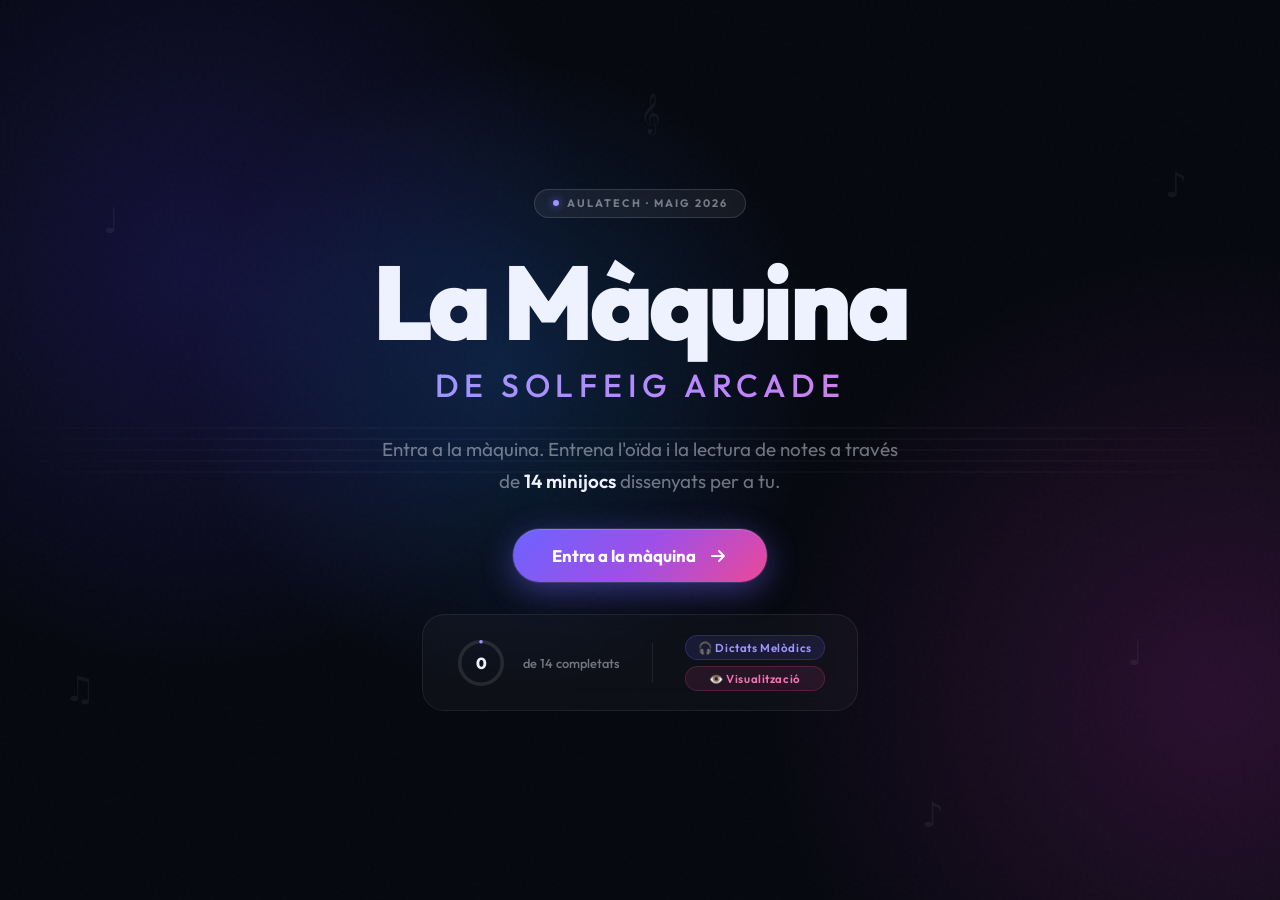
==== index.html @ fa46caa3 "Primera versió: Landing page i jocs de Maig 2026" ====
<!DOCTYPE html>
<html lang="ca">
<head>
  <meta charset="UTF-8">
  <meta name="viewport" content="width=device-width, initial-scale=1.0">
  <title>La Màquina de Solfeig Arcade</title>
  <link rel="stylesheet" href="style.css">
  <link href="https://fonts.googleapis.com/css2?family=Outfit:wght@300;400;500;600;700;800;900&display=swap" rel="stylesheet">
</head>
<body>

<!-- ===== FONS ===== -->
<canvas id="bg-canvas"></canvas>
<div class="noise"></div>

<!-- ====================================================
     PANTALLA 1 · LANDING
     ==================================================== -->
<div id="screen-landing" class="screen active">

  <!-- Staff decoratiu top -->
  <div class="staff-deco" aria-hidden="true">
    <div class="staff-line"></div><div class="staff-line"></div>
    <div class="staff-line"></div><div class="staff-line"></div>
    <div class="staff-line"></div>
  </div>

  <main class="landing-main">

    <!-- Pill de marca -->
    <div class="brand-pill">
      <span class="brand-dot"></span>
      AULATECH · MAIG 2026
    </div>

    <!-- Títol -->
    <h1 class="landing-h1">
      La Màquina
      <em>de Solfeig Arcade</em>
    </h1>

    <p class="landing-p">
      Entra a la màquina. Entrena l'oïda i la lectura de notes
      a través de <strong>14 minijocs</strong> dissenyats per a tu.
    </p>

    <!-- CTA -->
    <button id="btn-enter" class="cta-btn">
      <span>Entra a la màquina</span>
      <svg class="cta-arrow" viewBox="0 0 20 20" fill="none">
        <path d="M4 10h12M11 5l5 5-5 5" stroke="currentColor" stroke-width="1.8" stroke-linecap="round" stroke-linejoin="round"/>
      </svg>
    </button>

    <!-- Comptador progrés -->
    <div class="landing-stats">
      <div class="lstat">
        <div class="lstat-ring">
          <svg viewBox="0 0 44 44">
            <circle class="ring-track" cx="22" cy="22" r="18"/>
            <circle class="ring-fill" id="ring-fill" cx="22" cy="22" r="18"/>
          </svg>
          <span class="lstat-num" id="stat-done">0</span>
        </div>
        <span class="lstat-lbl">de 14 completats</span>
      </div>
      <div class="lstat-divider"></div>
      <div class="lstat-pills">
        <div class="lstat-pill dictats-pill">🎧 Dictats Melòdics</div>
        <div class="lstat-pill notas-pill">👁️ Visualització</div>
      </div>
    </div>

  </main>

  <!-- Notes flotants -->
  <div class="floaters" aria-hidden="true">
    <span style="--d:0s;--x:8%;--y:22%">♩</span>
    <span style="--d:-4s;--x:91%;--y:18%">♪</span>
    <span style="--d:-8s;--x:5%;--y:74%">♫</span>
    <span style="--d:-12s;--x:88%;--y:70%">♩</span>
    <span style="--d:-6s;--x:50%;--y:10%">𝄞</span>
    <span style="--d:-2s;--x:72%;--y:88%">♪</span>
  </div>

</div>

<!-- ====================================================
     PANTALLA 2 · HUB
     ==================================================== -->
<div id="screen-hub" class="screen">

  <!-- Header -->
  <header class="hub-nav">
    <button id="btn-back" class="nav-back">
      <svg viewBox="0 0 20 20" fill="none">
        <path d="M16 10H4M9 5l-5 5 5 5" stroke="currentColor" stroke-width="1.8" stroke-linecap="round" stroke-linejoin="round"/>
      </svg>
      <span>Inici</span>
    </button>

    <div class="nav-center">
      <span class="nav-title">La Màquina de Solfeig Arcade</span>
    </div>

    <div class="nav-progress">
      <div class="nav-prog-ring">
        <svg viewBox="0 0 32 32">
          <circle class="np-track" cx="16" cy="16" r="12"/>
          <circle class="np-fill" id="nav-ring-fill" cx="16" cy="16" r="12"/>
        </svg>
      </div>
      <div class="nav-prog-text">
        <span id="hub-done-num">0</span><span class="nav-prog-total">/14</span>
      </div>
    </div>
  </header>

  <!-- Body: dos panells -->
  <div class="hub-grid">

    <!-- DICTATS MELÒDICS -->
    <section class="cat-panel dictats-panel">
      <div class="cat-head">
        <div class="cat-icon dictats-icon">🎧</div>
        <div class="cat-meta">
          <h2 class="cat-name">Dictats Melòdics</h2>
          <p class="cat-desc">Entrenament d'oïda musical</p>
        </div>
        <div class="cat-badge" id="badge-dictats">0/6</div>
      </div>
      <div class="cat-progress-bar"><div class="cat-progress-fill dictats-fill" id="bar-dictats" style="width:0%"></div></div>
      <ul class="game-list" id="list-dictats"></ul>
    </section>

    <!-- VISUALITZACIÓ DE NOTES -->
    <section class="cat-panel notas-panel">
      <div class="cat-head">
        <div class="cat-icon notas-icon">👁️</div>
        <div class="cat-meta">
          <h2 class="cat-name">Visualització de Notes</h2>
          <p class="cat-desc">Lectura en clau de Sol</p>
        </div>
        <div class="cat-badge" id="badge-notas">0/8</div>
      </div>
      <div class="cat-progress-bar"><div class="cat-progress-fill notas-fill" id="bar-notas" style="width:0%"></div></div>
      <ul class="game-list" id="list-notas"></ul>
    </section>

  </div>
</div>

<!-- ====================================================
     JAVASCRIPT
     ==================================================== -->
<script>
// ============================================================
// FONS CANVAS
// ============================================================
(function() {
  const cv = document.getElementById("bg-canvas");
  const cx = cv.getContext("2d");
  const orbs = [
    { x: 0.15, y: 0.2,  r: 0.45, color: [80, 60, 255],  speed: 0.0003 },
    { x: 0.85, y: 0.75, r: 0.5,  color: [200, 50, 180], speed: 0.0004 },
    { x: 0.5,  y: 0.5,  r: 0.35, color: [30, 140, 255], speed: 0.0002 }
  ];
  let t = 0;
  function resize() { cv.width = window.innerWidth; cv.height = window.innerHeight; }
  resize();
  window.addEventListener("resize", resize);
  function frame() {
    t += 1;
    cx.clearRect(0, 0, cv.width, cv.height);
    orbs.forEach((o, i) => {
      const px = (o.x + Math.sin(t * o.speed + i * 2.1) * 0.12) * cv.width;
      const py = (o.y + Math.cos(t * o.speed * 0.7 + i * 1.3) * 0.1) * cv.height;
      const r  = o.r * Math.min(cv.width, cv.height);
      const g  = cx.createRadialGradient(px, py, 0, px, py, r);
      g.addColorStop(0, `rgba(${o.color},0.18)`);
      g.addColorStop(1, `rgba(${o.color},0)`);
      cx.fillStyle = g;
      cx.fillRect(0, 0, cv.width, cv.height);
    });
    requestAnimationFrame(frame);
  }
  frame();
})();

// ============================================================
// DADES DELS JOCS
// ============================================================
const DICTATS = [
  { id:"afinador",   icon:"✨", name:"Afinador de Constel·lacions", desc:"Afina intervals per oïda · 20 nivells",
    href:"1.Dictados melódicos/Afinador-de-Constel.lacions/index.html",
    done: () => ls("hub:done:afinador") === "1" },
  { id:"cartografia",icon:"🗺️", name:"Cartografia Sonora",          desc:"Mapeja els sons a l'espai · 15 nivells",
    href:"1.Dictados melódicos/Cartografia-Sonora/index.html",
    done: () => ls("hub:done:cartografia") === "1" },
  { id:"geometria",  icon:"📐", name:"Geometria Cartesiana",         desc:"Traça figures amb intervals · 15 nivells",
    href:"1.Dictados melódicos/Geometria-Cartesiana/index.html",
    done: () => ls("hub:done:geometria") === "1" },
  { id:"jeroglifics",icon:"👁️‍🗨️", name:"Jeroglífics d'Oïda",         desc:"Desxifra seqüències sonores · 15 nivells",
    href:"1.Dictados melódicos/Jeroglifics-Oida/index.html",
    done: () => ls("hub:done:jeroglifics") === "1" },
  { id:"llenc",      icon:"🎨", name:"Llenç Harmònic",               desc:"Pinta amb acords i melodies · 15 nivells",
    href:"1.Dictados melódicos/Llenc-Harmonic/index.html",
    done: () => ls("hub:done:llenc") === "1" },
  { id:"simon",      icon:"🎵", name:"Simon Simfònic",               desc:"Memòria melòdica per fases · 15 nivells",
    href:"1.Dictados melódicos/Simon Simfònic/index.html",
    done: () => parseInt(ls("simon-sinfonic:highestUnlocked") || "0") >= 16 }
];

const NOTAS = [
  { id:"enrutador",  icon:"🔌", name:"Enrutador de Plaques",         desc:"DO·RE·MI → FA·SOL·LA·SI · 16 nivells",
    href:"1.Visualizacion de Notas/EnrutadorDePlaques/index.html",
    done: () => scoresAll("enrutador-plaques:progress", 16) },
  { id:"esprint",    icon:"🏃", name:"Esprint Musical",              desc:"DO·MI·SOL → FA·LA·DO+ · 16 nivells",
    href:"1.Visualizacion de Notas/EsprintMusical/index.html",
    done: () => scoresAll("esprint-musical:progress", 16) },
  { id:"impremta",   icon:"🖨️", name:"La Impremta Clàssica",         desc:"FA·LA·DO5 → DO·MI·SOL · 16 nivells",
    href:"1.Visualizacion de Notas/LaImpremta/index.html",
    done: () => scoresAll("la-impremta:progress", 16) },
  { id:"maki",       icon:"🍣", name:"MakiNotes",                    desc:"Lectura de notes a la cinta · 16 nivells",
    href:"1.Visualizacion de Notas/MakiNotes/index.html",
    done: () => scoresAll("maki-notes:progress", 16) },
  { id:"microscopi", icon:"🔬", name:"Microscopi Sònic",             desc:"Anàlisi de notes al detall · 16 nivells",
    href:"1.Visualizacion de Notas/MicroscopiSonic/index.html",
    done: () => scoresAll("microscopi-sonic:progress", 16) },
  { id:"invaders",   icon:"👾", name:"Space Invaders Musical",       desc:"Dispara la nota correcta · 20 nivells",
    href:"1.Visualizacion de Notas/Space Invaders Musical/index.html",
    done: () => jsonKey("invasio.v2.progress", d => (d.unlocked || 1) >= 21) },
  { id:"astro",      icon:"🚀", name:"Astro-Express",                desc:"Notes a velocitat còsmica · 20 nivells",
    href:"1.Visualizacion de Notas/Astro-Express/index.html",
    done: () => jsonKey("astro-express-v3", d => Object.keys(d.completed || {}).length >= 20) },
  { id:"orbita",     icon:"🪐", name:"Òrbita 360",                   desc:"Navega l'escala en òrbita · 20 nivells",
    href:"1.Visualizacion de Notas/Orbita 360/index.html",
    done: () => jsonKey("orbita360_v2", d => Object.keys(d.stars||{}).filter(k=>d.stars[k]>0).length >= 20) }
];

// ============================================================
// HELPERS LOCALSTORGE
// ============================================================
function ls(key) { try { return localStorage.getItem(key); } catch { return null; } }
function scoresAll(key, n) {
  try { const d = JSON.parse(ls(key)||"{}"); return Object.keys(d.scores||{}).length >= n; }
  catch { return false; }
}
function jsonKey(key, fn) {
  try { return fn(JSON.parse(ls(key)||"{}")); } catch { return false; }
}

// ============================================================
// PROGRESS RING
// ============================================================
const RING_C = 2 * Math.PI * 18; // landing ring (r=18)
const RING_N = 2 * Math.PI * 12; // nav ring (r=12)

function setRing(id, done, total, circumference) {
  const el = document.getElementById(id);
  if (!el) return;
  const pct = total > 0 ? done / total : 0;
  el.style.strokeDashoffset = circumference * (1 - pct);
}

// ============================================================
// NAVEGACIÓ
// ============================================================
const sLanding = document.getElementById("screen-landing");
const sHub     = document.getElementById("screen-hub");

document.getElementById("btn-enter").addEventListener("click", () => {
  sLanding.classList.add("out");
  setTimeout(() => {
    sLanding.classList.remove("active","out");
    sHub.classList.add("active");
    refreshHub();
  }, 380);
});

document.getElementById("btn-back").addEventListener("click", () => {
  sHub.classList.add("out");
  setTimeout(() => {
    sHub.classList.remove("active","out");
    sLanding.classList.add("active");
    refreshLanding();
  }, 380);
});

// ============================================================
// RENDER HUB
// ============================================================
function buildList(games, listEl) {
  listEl.innerHTML = "";
  games.forEach((g, i) => {
    const done = g.done();
    const li = document.createElement("li");
    li.className = "gitem" + (done ? " done" : "");
    li.style.animationDelay = `${i * 60}ms`;
    li.innerHTML = `
      <a href="${g.href}" class="glink">
        <div class="gicon">${g.icon}</div>
        <div class="gmeta">
          <div class="gname">${g.name}</div>
          <div class="gdesc">${g.desc}</div>
        </div>
        <div class="gcheck ${done ? "gcheck-done" : "gcheck-todo"}">
          ${done
            ? `<svg viewBox="0 0 24 24" fill="none" stroke="currentColor" stroke-width="2.8" stroke-linecap="round" stroke-linejoin="round"><polyline points="20 6 9 17 4 12"/></svg>`
            : `<svg viewBox="0 0 24 24" fill="none" stroke="currentColor" stroke-width="2" stroke-linecap="round"><path d="M5 12h14M13 6l6 6-6 6"/></svg>`
          }
        </div>
      </a>`;
    listEl.appendChild(li);
  });
}

function refreshHub() {
  buildList(DICTATS, document.getElementById("list-dictats"));
  buildList(NOTAS,   document.getElementById("list-notas"));
  const dDone = DICTATS.filter(g => g.done()).length;
  const nDone = NOTAS.filter(g => g.done()).length;
  const total = dDone + nDone;
  document.getElementById("badge-dictats").textContent = `${dDone}/6`;
  document.getElementById("badge-notas").textContent   = `${nDone}/8`;
  document.getElementById("hub-done-num").textContent  = total;
  document.getElementById("bar-dictats").style.width   = `${(dDone/6)*100}%`;
  document.getElementById("bar-notas").style.width     = `${(nDone/8)*100}%`;
  setRing("nav-ring-fill", total, 14, RING_N);
  refreshLanding();
}

function refreshLanding() {
  const total = DICTATS.filter(g=>g.done()).length + NOTAS.filter(g=>g.done()).length;
  document.getElementById("stat-done").textContent = total;
  setRing("ring-fill", total, 14, RING_C);
}

// Torna d'un joc → refrescar
window.addEventListener("pageshow", () => {
  if (sHub.classList.contains("active"))     refreshHub();
  else                                        refreshLanding();
});
window.addEventListener("focus", () => {
  if (sHub.classList.contains("active"))     refreshHub();
  else                                        refreshLanding();
});

// Init
refreshLanding();
</script>
</body>
</html>
---- style.css ----
/* ============================================================
   MISSIÓ MUSICAL · HUB PREMIUM
   ============================================================ */

@import url('https://fonts.googleapis.com/css2?family=Outfit:wght@300;400;500;600;700;800;900&display=swap');

:root {
  --bg:          #060810;
  --surface:     rgba(255,255,255,0.032);
  --surface-2:   rgba(255,255,255,0.06);
  --border:      rgba(255,255,255,0.075);
  --border-2:    rgba(255,255,255,0.13);
  --text-1:      #eef2ff;
  --text-2:      rgba(238,242,255,0.45);
  --text-3:      rgba(238,242,255,0.25);

  --dictats-h:   #6c63ff;
  --dictats-2:   #9d96ff;
  --notas-h:     #ec4899;
  --notas-2:     #f472b6;

  --green:       #22c55e;
  --green-glow:  rgba(34,197,94,0.22);
  --green-bg:    rgba(34,197,94,0.07);
  --green-bd:    rgba(34,197,94,0.22);

  --radius-lg:   22px;
  --radius-md:   14px;
  --radius-sm:   10px;
  --ease:        cubic-bezier(0.4, 0, 0.2, 1);
  --ease-out:    cubic-bezier(0, 0, 0.2, 1);
}

*, *::before, *::after { margin:0; padding:0; box-sizing:border-box; }
html, body { height:100%; overflow:hidden; }
body {
  font-family: "Outfit", system-ui, sans-serif;
  background: var(--bg);
  color: var(--text-1);
  -webkit-font-smoothing: antialiased;
}

/* ── Fons canvas ── */
#bg-canvas {
  position: fixed; inset: 0; z-index: 0;
  pointer-events: none;
  filter: blur(0px);
}

/* ── Noise overlay ── */
.noise {
  position: fixed; inset: 0; z-index: 1; pointer-events: none;
  background-image: url("data:image/svg+xml,%3Csvg viewBox='0 0 256 256' xmlns='http://www.w3.org/2000/svg'%3E%3Cfilter id='n'%3E%3CfeTurbulence type='fractalNoise' baseFrequency='0.9' numOctaves='4' stitchTiles='stitch'/%3E%3C/filter%3E%3Crect width='100%25' height='100%25' filter='url(%23n)' opacity='0.04'/%3E%3C/svg%3E");
  opacity: 0.5;
}

/* ============================================================
   SCREENS
   ============================================================ */
.screen {
  position: fixed; inset: 0; z-index: 2;
  display: flex; flex-direction: column;
  opacity: 0; pointer-events: none;
  transform: translateY(20px);
  transition: opacity 0.38s var(--ease), transform 0.38s var(--ease);
}
.screen.active {
  opacity: 1; pointer-events: auto; transform: none;
}
.screen.out {
  opacity: 0; transform: translateY(-14px);
  pointer-events: none;
  transition: opacity 0.28s var(--ease), transform 0.28s var(--ease);
}

/* ============================================================
   LANDING
   ============================================================ */
#screen-landing {
  justify-content: center; align-items: center;
  overflow: hidden;
}

/* Staff deco */
.staff-deco {
  position: absolute; inset-inline: 0;
  top: 50%; transform: translateY(-50%);
  display: flex; flex-direction: column; gap: 10px;
  pointer-events: none;
}
.staff-line {
  height: 1px;
  background: linear-gradient(90deg,
    transparent 0%, rgba(255,255,255,0.05) 20%,
    rgba(255,255,255,0.05) 80%, transparent 100%);
}

/* Hero */
.landing-main {
  position: relative; z-index: 3;
  display: flex; flex-direction: column;
  align-items: center; text-align: center;
  gap: 2rem; padding: 2rem;
  max-width: 700px;
}

.brand-pill {
  display: inline-flex; align-items: center; gap: 0.55rem;
  padding: 0.4rem 1.1rem;
  background: var(--surface-2);
  border: 1px solid var(--border-2);
  border-radius: 999px;
  font-size: 0.68rem; font-weight: 700;
  letter-spacing: 0.18em; text-transform: uppercase;
  color: var(--text-2);
}
.brand-dot {
  width: 6px; height: 6px; border-radius: 50%;
  background: var(--dictats-2);
  box-shadow: 0 0 8px var(--dictats-h);
  animation: dotPulse 2.4s ease-in-out infinite;
}
@keyframes dotPulse {
  0%,100% { transform:scale(1); opacity:1; }
  50%      { transform:scale(1.5); opacity:0.6; }
}

.landing-h1 {
  display: flex;
  flex-direction: column;
  align-items: center;
  gap: 0.15em;
  font-weight: 900;
  letter-spacing: -0.035em;
  line-height: 1;
  color: var(--text-1);
}
/* "La Màquina" — gran i potent */
.landing-h1::first-line { font-size: clamp(3.5rem, 9vw, 6.5rem); }
.landing-h1 {
  font-size: clamp(3.5rem, 9vw, 6.5rem);
}
/* "de Solfeig Arcade" — subtítol elegant */
.landing-h1 em {
  font-style: normal;
  font-size: clamp(1.1rem, 3vw, 2rem);
  font-weight: 500;
  letter-spacing: 0.18em;
  text-transform: uppercase;
  background: linear-gradient(130deg, var(--dictats-2) 0%, #c084fc 40%, var(--notas-2) 80%);
  -webkit-background-clip: text; background-clip: text; color: transparent;
  animation: hueShift 8s linear infinite;
  background-size: 200% 100%;
}
@keyframes hueShift {
  0%   { background-position: 0% 50%; }
  50%  { background-position: 100% 50%; }
  100% { background-position: 0% 50%; }
}

.landing-p {
  font-size: clamp(1rem, 2.5vw, 1.18rem);
  color: var(--text-2);
  line-height: 1.7;
  max-width: 520px;
}
.landing-p strong { color: var(--text-1); font-weight: 600; }

/* CTA botó */
.cta-btn {
  display: inline-flex; align-items: center; gap: 0.8rem;
  padding: 1rem 2.4rem;
  font-family: inherit; font-size: 1.05rem; font-weight: 700;
  color: #fff; cursor: pointer; border: none;
  background: linear-gradient(135deg, #6c63ff 0%, #9d50e8 50%, #ec4899 100%);
  border-radius: 999px;
  box-shadow: 0 0 0 1px rgba(255,255,255,0.1),
              0 8px 32px rgba(108,99,255,0.45),
              inset 0 1px 0 rgba(255,255,255,0.15);
  transition: transform 0.2s var(--ease), box-shadow 0.2s var(--ease);
  position: relative; overflow: hidden;
}
.cta-btn::before {
  content: '';
  position: absolute; inset: 0;
  background: rgba(255,255,255,0);
  transition: background 0.2s;
}
.cta-btn:hover::before { background: rgba(255,255,255,0.08); }
.cta-btn:hover {
  transform: translateY(-2px) scale(1.02);
  box-shadow: 0 0 0 1px rgba(255,255,255,0.15),
              0 16px 48px rgba(108,99,255,0.6),
              inset 0 1px 0 rgba(255,255,255,0.2);
}
.cta-btn:active { transform: translateY(0) scale(0.99); }
.cta-arrow { width: 20px; height: 20px; flex-shrink: 0;
  transition: transform 0.2s var(--ease); }
.cta-btn:hover .cta-arrow { transform: translateX(4px); }

/* Stats landing */
.landing-stats {
  display: flex; align-items: center; gap: 2rem;
  padding: 1.2rem 2rem;
  background: var(--surface);
  border: 1px solid var(--border);
  border-radius: var(--radius-lg);
  backdrop-filter: blur(16px);
}
.lstat { display: flex; align-items: center; gap: 1rem; }
.lstat-ring { position: relative; width: 52px; height: 52px; flex-shrink: 0; }
.lstat-ring svg { width: 100%; height: 100%; transform: rotate(-90deg); }
.ring-track { fill:none; stroke: rgba(255,255,255,0.1); stroke-width: 3; }
.ring-fill  {
  fill:none;
  stroke: url(#ring-grad);
  stroke-width: 3;
  stroke-linecap: round;
  stroke-dasharray: 113.1;
  stroke-dashoffset: 113.1;
  transition: stroke-dashoffset 0.8s var(--ease-out);
}
/* Gradient inline per al ring — definit al SVG via defs no és possible en CSS, ho fem amb color sòlid */
.ring-fill { stroke: var(--dictats-2); }
.np-fill   { stroke: var(--dictats-2); }

.lstat-num {
  position: absolute; inset: 0;
  display: flex; align-items: center; justify-content: center;
  font-size: 1rem; font-weight: 800; transform: rotate(0deg);
}
.lstat-lbl { font-size: 0.8rem; font-weight: 500; color: var(--text-2); }
.lstat-divider { width: 1px; height: 40px; background: var(--border); }
.lstat-pills { display: flex; flex-direction: column; gap: 0.4rem; }
.lstat-pill {
  font-size: 0.72rem; font-weight: 600; letter-spacing: 0.05em;
  padding: 0.25rem 0.75rem; border-radius: 999px;
}
.dictats-pill { background: rgba(108,99,255,0.12); color: var(--dictats-2); border: 1px solid rgba(108,99,255,0.25); }
.notas-pill   { background: rgba(236,72,153,0.1);  color: var(--notas-2);   border: 1px solid rgba(236,72,153,0.22); }

/* Notes flotants */
.floaters {
  position: absolute; inset: 0; pointer-events: none; z-index: 2;
}
.floaters span {
  position: absolute;
  left: var(--x); top: var(--y);
  font-size: clamp(1.4rem, 3vw, 2.2rem);
  color: rgba(255,255,255,0.055);
  animation: floatNote 16s var(--d, 0s) ease-in-out infinite;
  user-select: none;
}
@keyframes floatNote {
  0%,100% { transform: translateY(0) rotate(-6deg); }
  50%      { transform: translateY(-28px) rotate(6deg); }
}

/* ============================================================
   HUB
   ============================================================ */
#screen-hub { overflow: hidden; }

/* ── Nav ── */
.hub-nav {
  display: flex; align-items: center; gap: 1rem;
  padding: 0.9rem 1.75rem;
  background: rgba(6,8,16,0.8);
  backdrop-filter: blur(24px);
  -webkit-backdrop-filter: blur(24px);
  border-bottom: 1px solid var(--border);
  flex-shrink: 0;
  z-index: 10;
}
.nav-back {
  display: flex; align-items: center; gap: 0.45rem;
  padding: 0.5rem 1rem;
  font-family: inherit; font-size: 0.82rem; font-weight: 600;
  color: var(--text-2); cursor: pointer;
  background: var(--surface); border: 1px solid var(--border);
  border-radius: 999px;
  transition: color 0.2s, background 0.2s, border-color 0.2s;
  flex-shrink: 0;
}
.nav-back svg { width: 15px; height: 15px; }
.nav-back:hover { color: var(--text-1); background: var(--surface-2); border-color: var(--border-2); }
.nav-center { flex: 1; text-align: center; }
.nav-title { font-size: 0.95rem; font-weight: 700; letter-spacing: 0.01em; }

.nav-progress {
  display: flex; align-items: center; gap: 0.6rem;
  flex-shrink: 0;
}
.nav-prog-ring { width: 34px; height: 34px; flex-shrink: 0; }
.nav-prog-ring svg { width: 100%; height: 100%; transform: rotate(-90deg); }
.np-track { fill: none; stroke: rgba(255,255,255,0.1); stroke-width: 2.5; }
.np-fill  {
  fill: none; stroke: var(--dictats-2); stroke-width: 2.5;
  stroke-linecap: round;
  stroke-dasharray: 75.4;
  stroke-dashoffset: 75.4;
  transition: stroke-dashoffset 0.8s var(--ease-out);
}
.nav-prog-text { font-size: 1rem; font-weight: 800; line-height: 1; }
#hub-done-num { color: var(--dictats-2); }
.nav-prog-total { color: var(--text-3); font-size: 0.8rem; font-weight: 600; }

/* ── Grid ── */
.hub-grid {
  display: grid;
  grid-template-columns: 1fr 1fr;
  gap: 1.25rem;
  padding: 1.25rem 1.75rem 1.75rem;
  overflow-y: auto;
  flex: 1;
  min-height: 0;
}
@media (max-width: 860px) {
  .hub-grid { grid-template-columns: 1fr; }
}
.hub-grid::-webkit-scrollbar { width: 5px; }
.hub-grid::-webkit-scrollbar-thumb { background: rgba(255,255,255,0.1); border-radius: 3px; }

/* ── Panell categoria ── */
.cat-panel {
  background: var(--surface);
  border: 1px solid var(--border);
  border-radius: var(--radius-lg);
  overflow: hidden;
  display: flex; flex-direction: column;
}
.dictats-panel { border-top: 2px solid var(--dictats-h); }
.notas-panel   { border-top: 2px solid var(--notas-h);   }

.cat-head {
  display: flex; align-items: center; gap: 1rem;
  padding: 1.4rem 1.5rem 1.1rem;
}
.cat-icon {
  width: 48px; height: 48px; flex-shrink: 0;
  display: flex; align-items: center; justify-content: center;
  font-size: 1.5rem; border-radius: 14px;
}
.dictats-icon { background: rgba(108,99,255,0.12); box-shadow: 0 0 0 1px rgba(108,99,255,0.2); }
.notas-icon   { background: rgba(236,72,153,0.1);  box-shadow: 0 0 0 1px rgba(236,72,153,0.18); }
.cat-meta { flex: 1; min-width: 0; }
.cat-name { font-size: 1.05rem; font-weight: 800; letter-spacing: -0.01em; }
.cat-desc { font-size: 0.72rem; color: var(--text-2); margin-top: 0.1rem; }
.cat-badge {
  font-size: 0.78rem; font-weight: 700;
  padding: 0.3rem 0.8rem;
  border-radius: 999px;
  flex-shrink: 0;
  color: var(--text-2);
  background: rgba(255,255,255,0.05);
  border: 1px solid var(--border);
}

/* Progress bar */
.cat-progress-bar {
  margin: 0 1.5rem 1rem;
  height: 3px; background: rgba(255,255,255,0.07);
  border-radius: 2px; overflow: hidden;
}
.cat-progress-fill {
  height: 100%; border-radius: 2px;
  transition: width 0.7s var(--ease-out);
}
.dictats-fill { background: linear-gradient(90deg, var(--dictats-h), var(--dictats-2)); }
.notas-fill   { background: linear-gradient(90deg, var(--notas-h),   var(--notas-2));   }

/* ── Llista de jocs ── */
.game-list {
  list-style: none;
  padding: 0 0.75rem 0.75rem;
  display: flex; flex-direction: column; gap: 0.3rem;
  overflow-y: auto; flex: 1;
}
.game-list::-webkit-scrollbar { width: 4px; }
.game-list::-webkit-scrollbar-thumb { background: rgba(255,255,255,0.08); border-radius: 2px; }

/* Item */
.gitem {
  border-radius: var(--radius-md);
  animation: slideUp 0.35s var(--ease) both;
}
@keyframes slideUp {
  from { opacity:0; transform:translateY(10px); }
  to   { opacity:1; transform:none; }
}

.glink {
  display: flex; align-items: center; gap: 0.9rem;
  padding: 0.85rem 1rem;
  text-decoration: none; color: var(--text-1);
  border-radius: var(--radius-md);
  border: 1px solid transparent;
  background: transparent;
  transition: background 0.18s, border-color 0.18s, transform 0.18s;
  position: relative; overflow: hidden;
}
.glink:hover {
  background: var(--surface-2);
  border-color: var(--border);
  transform: translateX(3px);
}

/* Completat */
.gitem.done .glink {
  background: var(--green-bg);
  border-color: var(--green-bd);
}
.gitem.done .glink:hover {
  background: rgba(34,197,94,0.11);
  border-color: rgba(34,197,94,0.3);
}
.gitem.done .gname { color: #86efac; }
.gitem.done .gdesc { color: rgba(134,239,172,0.5); }

/* Glow pols en el completat */
.gitem.done .glink::after {
  content: '';
  position: absolute; inset: 0; border-radius: inherit;
  box-shadow: inset 0 0 20px rgba(34,197,94,0.06);
  pointer-events: none;
}

.gicon {
  width: 40px; height: 40px; flex-shrink: 0;
  display: flex; align-items: center; justify-content: center;
  font-size: 1.4rem;
  background: rgba(255,255,255,0.05);
  border-radius: 11px;
  transition: transform 0.18s;
}
.glink:hover .gicon { transform: scale(1.1) rotate(4deg); }
.gitem.done .gicon  { background: rgba(34,197,94,0.1); }

.gmeta { flex: 1; min-width: 0; }
.gname {
  font-size: 0.9rem; font-weight: 700;
  white-space: nowrap; overflow: hidden; text-overflow: ellipsis;
}
.gdesc {
  font-size: 0.68rem; color: var(--text-2);
  margin-top: 0.12rem; letter-spacing: 0.02em;
}

/* Badge check */
.gcheck {
  width: 28px; height: 28px; flex-shrink: 0;
  display: flex; align-items: center; justify-content: center;
  border-radius: 50%;
  transition: transform 0.2s var(--ease);
}
.glink:hover .gcheck { transform: scale(1.08); }
.gcheck svg { width: 14px; height: 14px; }

.gcheck-done {
  background: var(--green);
  box-shadow: 0 0 0 3px rgba(34,197,94,0.18), 0 0 14px rgba(34,197,94,0.4);
  animation: checkIn 0.35s var(--ease) both;
}
.gcheck-done svg { stroke: #fff; stroke-width: 2.8px; }
@keyframes checkIn {
  0%  { transform: scale(0.4) rotate(-20deg); opacity:0; }
  70% { transform: scale(1.15) rotate(4deg); }
  100%{ transform: scale(1) rotate(0); opacity:1; }
}

.gcheck-todo {
  background: rgba(255,255,255,0.04);
  border: 1px solid var(--border);
}
.gcheck-todo svg { stroke: var(--text-3); }
.glink:hover .gcheck-todo svg { stroke: var(--text-2); }
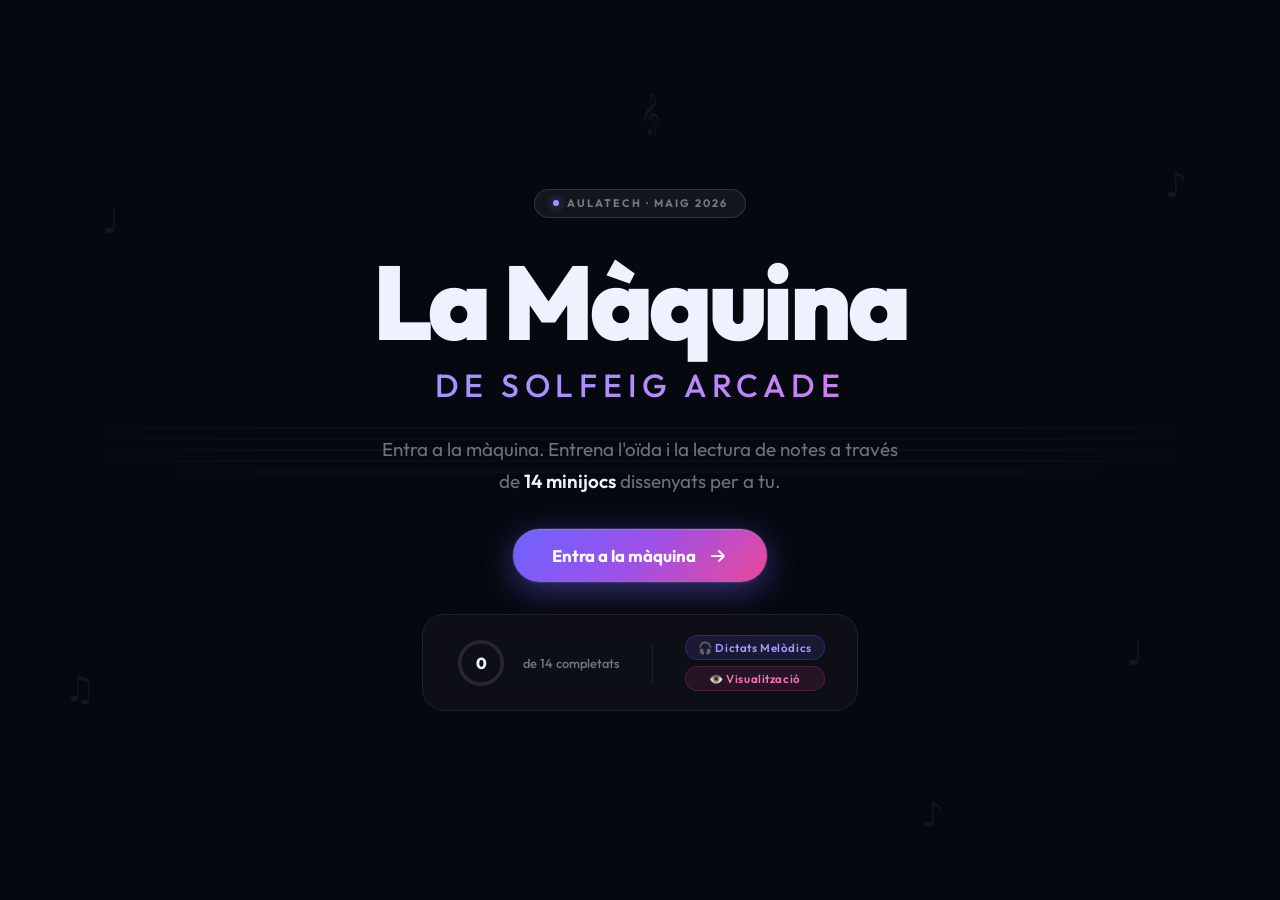
==== commit 39ece7f4: "3" ====
--- a/index.html
+++ b/index.html
@@ -1,303 +1,342 @@
 <!DOCTYPE html>
 <html lang="ca">
+
 <head>
   <meta charset="UTF-8">
   <meta name="viewport" content="width=device-width, initial-scale=1.0">
   <title>La Màquina de Solfeig Arcade</title>
   <link rel="stylesheet" href="style.css">
-  <link href="https://fonts.googleapis.com/css2?family=Outfit:wght@300;400;500;600;700;800;900&display=swap" rel="stylesheet">
+  <link href="https://fonts.googleapis.com/css2?family=Outfit:wght@300;400;500;600;700;800;900&display=swap"
+    rel="stylesheet">
 </head>
+
 <body>
 
-<!-- ===== FONS ===== -->
+  <!-- ===== FONS
 <canvas id="bg-canvas"></canvas>
 <div class="noise"></div>
 
 <!-- ====================================================
      PANTALLA 1 · LANDING
      ==================================================== -->
-<div id="screen-landing" class="screen active">
-
-  <!-- Staff decoratiu top -->
-  <div class="staff-deco" aria-hidden="true">
-    <div class="staff-line"></div><div class="staff-line"></div>
-    <div class="staff-line"></div><div class="staff-line"></div>
-    <div class="staff-line"></div>
+  <div id="screen-landing" class="screen active">
+
+    <!-- Staff decoratiu top -->
+    <div class="staff-deco" aria-hidden="true">
+      <div class="staff-line"></div>
+      <div class="staff-line"></div>
+      <div class="staff-line"></div>
+      <div class="staff-line"></div>
+      <div class="staff-line"></div>
+    </div>
+
+    <main class="landing-main">
+
+      <!-- Pill de marca -->
+      <div class="brand-pill">
+        <span class="brand-dot"></span>
+        AULATECH · MAIG 2026
+      </div>
+
+      <!-- Títol -->
+      <h1 class="landing-h1">
+        La Màquina
+        <em>de Solfeig Arcade</em>
+      </h1>
+
+      <p class="landing-p">
+        Entra a la màquina. Entrena l'oïda i la lectura de notes
+        a través de <strong>14 minijocs</strong> dissenyats per a tu.
+      </p>
+
+      <!-- CTA -->
+      <button id="btn-enter" class="cta-btn">
+        <span>Entra a la màquina</span>
+        <svg class="cta-arrow" viewBox="0 0 20 20" fill="none">
+          <path d="M4 10h12M11 5l5 5-5 5" stroke="currentColor" stroke-width="1.8" stroke-linecap="round"
+            stroke-linejoin="round" />
+        </svg>
+      </button>
+
+      <!-- Comptador progrés -->
+      <div class="landing-stats">
+        <div class="lstat">
+          <div class="lstat-ring">
+            <svg viewBox="0 0 44 44">
+              <circle class="ring-track" cx="22" cy="22" r="18" />
+              <circle class="ring-fill" id="ring-fill" cx="22" cy="22" r="18" />
+            </svg>
+            <span class="lstat-num" id="stat-done">0</span>
+          </div>
+          <span class="lstat-lbl">de 14 completats</span>
+        </div>
+        <div class="lstat-divider"></div>
+        <div class="lstat-pills">
+          <div class="lstat-pill dictats-pill">🎧 Dictats Melòdics</div>
+          <div class="lstat-pill notas-pill">👁️ Visualització</div>
+        </div>
+      </div>
+
+    </main>
+
+    <!-- Notes flotants -->
+    <div class="floaters" aria-hidden="true">
+      <span style="--d:0s;--x:8%;--y:22%">♩</span>
+      <span style="--d:-4s;--x:91%;--y:18%">♪</span>
+      <span style="--d:-8s;--x:5%;--y:74%">♫</span>
+      <span style="--d:-12s;--x:88%;--y:70%">♩</span>
+      <span style="--d:-6s;--x:50%;--y:10%">𝄞</span>
+      <span style="--d:-2s;--x:72%;--y:88%">♪</span>
+    </div>
+
   </div>
 
-  <main class="landing-main">
-
-    <!-- Pill de marca -->
-    <div class="brand-pill">
-      <span class="brand-dot"></span>
-      AULATECH · MAIG 2026
-    </div>
-
-    <!-- Títol -->
-    <h1 class="landing-h1">
-      La Màquina
-      <em>de Solfeig Arcade</em>
-    </h1>
-
-    <p class="landing-p">
-      Entra a la màquina. Entrena l'oïda i la lectura de notes
-      a través de <strong>14 minijocs</strong> dissenyats per a tu.
-    </p>
-
-    <!-- CTA -->
-    <button id="btn-enter" class="cta-btn">
-      <span>Entra a la màquina</span>
-      <svg class="cta-arrow" viewBox="0 0 20 20" fill="none">
-        <path d="M4 10h12M11 5l5 5-5 5" stroke="currentColor" stroke-width="1.8" stroke-linecap="round" stroke-linejoin="round"/>
-      </svg>
-    </button>
-
-    <!-- Comptador progrés -->
-    <div class="landing-stats">
-      <div class="lstat">
-        <div class="lstat-ring">
-          <svg viewBox="0 0 44 44">
-            <circle class="ring-track" cx="22" cy="22" r="18"/>
-            <circle class="ring-fill" id="ring-fill" cx="22" cy="22" r="18"/>
-          </svg>
-          <span class="lstat-num" id="stat-done">0</span>
-        </div>
-        <span class="lstat-lbl">de 14 completats</span>
-      </div>
-      <div class="lstat-divider"></div>
-      <div class="lstat-pills">
-        <div class="lstat-pill dictats-pill">🎧 Dictats Melòdics</div>
-        <div class="lstat-pill notas-pill">👁️ Visualització</div>
-      </div>
-    </div>
-
-  </main>
-
-  <!-- Notes flotants -->
-  <div class="floaters" aria-hidden="true">
-    <span style="--d:0s;--x:8%;--y:22%">♩</span>
-    <span style="--d:-4s;--x:91%;--y:18%">♪</span>
-    <span style="--d:-8s;--x:5%;--y:74%">♫</span>
-    <span style="--d:-12s;--x:88%;--y:70%">♩</span>
-    <span style="--d:-6s;--x:50%;--y:10%">𝄞</span>
-    <span style="--d:-2s;--x:72%;--y:88%">♪</span>
-  </div>
-
-</div>
-
-<!-- ====================================================
+  <!-- ====================================================
      PANTALLA 2 · HUB
      ==================================================== -->
-<div id="screen-hub" class="screen">
-
-  <!-- Header -->
-  <header class="hub-nav">
-    <button id="btn-back" class="nav-back">
-      <svg viewBox="0 0 20 20" fill="none">
-        <path d="M16 10H4M9 5l-5 5 5 5" stroke="currentColor" stroke-width="1.8" stroke-linecap="round" stroke-linejoin="round"/>
-      </svg>
-      <span>Inici</span>
-    </button>
-
-    <div class="nav-center">
-      <span class="nav-title">La Màquina de Solfeig Arcade</span>
+  <div id="screen-hub" class="screen">
+
+    <!-- Header -->
+    <header class="hub-nav">
+      <button id="btn-back" class="nav-back">
+        <svg viewBox="0 0 20 20" fill="none">
+          <path d="M16 10H4M9 5l-5 5 5 5" stroke="currentColor" stroke-width="1.8" stroke-linecap="round"
+            stroke-linejoin="round" />
+        </svg>
+        <span>Inici</span>
+      </button>
+
+      <div class="nav-center">
+        <span class="nav-title">La Màquina de Solfeig Arcade</span>
+      </div>
+
+      <div class="nav-progress">
+        <div class="nav-prog-ring">
+          <svg viewBox="0 0 32 32">
+            <circle class="np-track" cx="16" cy="16" r="12" />
+            <circle class="np-fill" id="nav-ring-fill" cx="16" cy="16" r="12" />
+          </svg>
+        </div>
+        <div class="nav-prog-text">
+          <span id="hub-done-num">0</span><span class="nav-prog-total">/14</span>
+        </div>
+      </div>
+    </header>
+
+    <!-- Body: dos panells -->
+    <div class="hub-grid">
+
+      <!-- DICTATS MELÒDICS -->
+      <section class="cat-panel dictats-panel">
+        <div class="cat-head">
+          <div class="cat-icon dictats-icon">🎧</div>
+          <div class="cat-meta">
+            <h2 class="cat-name">Dictats Melòdics</h2>
+            <p class="cat-desc">Entrenament d'oïda musical</p>
+          </div>
+          <div class="cat-badge" id="badge-dictats">0/6</div>
+        </div>
+        <div class="cat-progress-bar">
+          <div class="cat-progress-fill dictats-fill" id="bar-dictats" style="width:0%"></div>
+        </div>
+        <ul class="game-list" id="list-dictats"></ul>
+      </section>
+
+      <!-- VISUALITZACIÓ DE NOTES -->
+      <section class="cat-panel notas-panel">
+        <div class="cat-head">
+          <div class="cat-icon notas-icon">👁️</div>
+          <div class="cat-meta">
+            <h2 class="cat-name">Visualització de Notes</h2>
+            <p class="cat-desc">Lectura en clau de Sol</p>
+          </div>
+          <div class="cat-badge" id="badge-notas">0/8</div>
+        </div>
+        <div class="cat-progress-bar">
+          <div class="cat-progress-fill notas-fill" id="bar-notas" style="width:0%"></div>
+        </div>
+        <ul class="game-list" id="list-notas"></ul>
+      </section>
+
     </div>
-
-    <div class="nav-progress">
-      <div class="nav-prog-ring">
-        <svg viewBox="0 0 32 32">
-          <circle class="np-track" cx="16" cy="16" r="12"/>
-          <circle class="np-fill" id="nav-ring-fill" cx="16" cy="16" r="12"/>
-        </svg>
-      </div>
-      <div class="nav-prog-text">
-        <span id="hub-done-num">0</span><span class="nav-prog-total">/14</span>
-      </div>
-    </div>
-  </header>
-
-  <!-- Body: dos panells -->
-  <div class="hub-grid">
-
-    <!-- DICTATS MELÒDICS -->
-    <section class="cat-panel dictats-panel">
-      <div class="cat-head">
-        <div class="cat-icon dictats-icon">🎧</div>
-        <div class="cat-meta">
-          <h2 class="cat-name">Dictats Melòdics</h2>
-          <p class="cat-desc">Entrenament d'oïda musical</p>
-        </div>
-        <div class="cat-badge" id="badge-dictats">0/6</div>
-      </div>
-      <div class="cat-progress-bar"><div class="cat-progress-fill dictats-fill" id="bar-dictats" style="width:0%"></div></div>
-      <ul class="game-list" id="list-dictats"></ul>
-    </section>
-
-    <!-- VISUALITZACIÓ DE NOTES -->
-    <section class="cat-panel notas-panel">
-      <div class="cat-head">
-        <div class="cat-icon notas-icon">👁️</div>
-        <div class="cat-meta">
-          <h2 class="cat-name">Visualització de Notes</h2>
-          <p class="cat-desc">Lectura en clau de Sol</p>
-        </div>
-        <div class="cat-badge" id="badge-notas">0/8</div>
-      </div>
-      <div class="cat-progress-bar"><div class="cat-progress-fill notas-fill" id="bar-notas" style="width:0%"></div></div>
-      <ul class="game-list" id="list-notas"></ul>
-    </section>
-
   </div>
-</div>
-
-<!-- ====================================================
+
+  <!-- ====================================================
      JAVASCRIPT
      ==================================================== -->
-<script>
-// ============================================================
-// FONS CANVAS
-// ============================================================
-(function() {
-  const cv = document.getElementById("bg-canvas");
-  const cx = cv.getContext("2d");
-  const orbs = [
-    { x: 0.15, y: 0.2,  r: 0.45, color: [80, 60, 255],  speed: 0.0003 },
-    { x: 0.85, y: 0.75, r: 0.5,  color: [200, 50, 180], speed: 0.0004 },
-    { x: 0.5,  y: 0.5,  r: 0.35, color: [30, 140, 255], speed: 0.0002 }
-  ];
-  let t = 0;
-  function resize() { cv.width = window.innerWidth; cv.height = window.innerHeight; }
-  resize();
-  window.addEventListener("resize", resize);
-  function frame() {
-    t += 1;
-    cx.clearRect(0, 0, cv.width, cv.height);
-    orbs.forEach((o, i) => {
-      const px = (o.x + Math.sin(t * o.speed + i * 2.1) * 0.12) * cv.width;
-      const py = (o.y + Math.cos(t * o.speed * 0.7 + i * 1.3) * 0.1) * cv.height;
-      const r  = o.r * Math.min(cv.width, cv.height);
-      const g  = cx.createRadialGradient(px, py, 0, px, py, r);
-      g.addColorStop(0, `rgba(${o.color},0.18)`);
-      g.addColorStop(1, `rgba(${o.color},0)`);
-      cx.fillStyle = g;
-      cx.fillRect(0, 0, cv.width, cv.height);
+  <script>
+    // ============================================================
+    // FONS CANVAS
+    // ============================================================
+    (function () {
+      const cv = document.getElementById("bg-canvas");
+      const cx = cv.getContext("2d");
+      const orbs = [
+        { x: 0.15, y: 0.2, r: 0.45, color: [80, 60, 255], speed: 0.0003 },
+        { x: 0.85, y: 0.75, r: 0.5, color: [200, 50, 180], speed: 0.0004 },
+        { x: 0.5, y: 0.5, r: 0.35, color: [30, 140, 255], speed: 0.0002 }
+      ];
+      let t = 0;
+      function resize() { cv.width = window.innerWidth; cv.height = window.innerHeight; }
+      resize();
+      window.addEventListener("resize", resize);
+      function frame() {
+        t += 1;
+        cx.clearRect(0, 0, cv.width, cv.height);
+        orbs.forEach((o, i) => {
+          const px = (o.x + Math.sin(t * o.speed + i * 2.1) * 0.12) * cv.width;
+          const py = (o.y + Math.cos(t * o.speed * 0.7 + i * 1.3) * 0.1) * cv.height;
+          const r = o.r * Math.min(cv.width, cv.height);
+          const g = cx.createRadialGradient(px, py, 0, px, py, r);
+          g.addColorStop(0, `rgba(${o.color},0.18)`);
+          g.addColorStop(1, `rgba(${o.color},0)`);
+          cx.fillStyle = g;
+          cx.fillRect(0, 0, cv.width, cv.height);
+        });
+        requestAnimationFrame(frame);
+      }
+      frame();
+    })();
+
+    // ============================================================
+    // DADES DELS JOCS
+    // ============================================================
+    const DICTATS = [
+      {
+        id: "afinador", icon: "✨", name: "Afinador de Constel·lacions", desc: "Afina intervals per oïda · 20 nivells",
+        href: "1.Dictados melódicos/Afinador-de-Constel.lacions/index.html",
+        done: () => ls("hub:done:afinador") === "1"
+      },
+      {
+        id: "cartografia", icon: "🗺️", name: "Cartografia Sonora", desc: "Mapeja els sons a l'espai · 15 nivells",
+        href: "1.Dictados melódicos/Cartografia-Sonora/index.html",
+        done: () => ls("hub:done:cartografia") === "1"
+      },
+      {
+        id: "geometria", icon: "📐", name: "Geometria Cartesiana", desc: "Traça figures amb intervals · 15 nivells",
+        href: "1.Dictados melódicos/Geometria-Cartesiana/index.html",
+        done: () => ls("hub:done:geometria") === "1"
+      },
+      {
+        id: "jeroglifics", icon: "👁️‍🗨️", name: "Jeroglífics d'Oïda", desc: "Desxifra seqüències sonores · 15 nivells",
+        href: "1.Dictados melódicos/Jeroglifics-Oida/index.html",
+        done: () => ls("hub:done:jeroglifics") === "1"
+      },
+      {
+        id: "llenc", icon: "🎨", name: "Llenç Harmònic", desc: "Pinta amb acords i melodies · 15 nivells",
+        href: "1.Dictados melódicos/Llenc-Harmonic/index.html",
+        done: () => ls("hub:done:llenc") === "1"
+      },
+      {
+        id: "simon", icon: "🎵", name: "Simon Simfònic", desc: "Memòria melòdica per fases · 15 nivells",
+        href: "1.Dictados melódicos/Simon Simfònic/index.html",
+        done: () => parseInt(ls("simon-sinfonic:highestUnlocked") || "0") >= 16
+      }
+    ];
+
+    const NOTAS = [
+      {
+        id: "enrutador", icon: "🔌", name: "Enrutador de Plaques", desc: "DO·RE·MI → FA·SOL·LA·SI · 16 nivells",
+        href: "1.Visualizacion de Notas/EnrutadorDePlaques/index.html",
+        done: () => scoresAll("enrutador-plaques:progress", 16)
+      },
+      {
+        id: "esprint", icon: "🏃", name: "Esprint Musical", desc: "DO·MI·SOL → FA·LA·DO+ · 16 nivells",
+        href: "1.Visualizacion de Notas/EsprintMusical/index.html",
+        done: () => scoresAll("esprint-musical:progress", 16)
+      },
+      {
+        id: "impremta", icon: "🖨️", name: "La Impremta Clàssica", desc: "FA·LA·DO5 → DO·MI·SOL · 16 nivells",
+        href: "1.Visualizacion de Notas/LaImpremta/index.html",
+        done: () => scoresAll("la-impremta:progress", 16)
+      },
+      {
+        id: "maki", icon: "🍣", name: "MakiNotes", desc: "Lectura de notes a la cinta · 16 nivells",
+        href: "1.Visualizacion de Notas/MakiNotes/index.html",
+        done: () => scoresAll("maki-notes:progress", 16)
+      },
+      {
+        id: "microscopi", icon: "🔬", name: "Microscopi Sònic", desc: "Anàlisi de notes al detall · 16 nivells",
+        href: "1.Visualizacion de Notas/MicroscopiSonic/index.html",
+        done: () => scoresAll("microscopi-sonic:progress", 16)
+      },
+      {
+        id: "invaders", icon: "👾", name: "Space Invaders Musical", desc: "Dispara la nota correcta · 20 nivells",
+        href: "1.Visualizacion de Notas/Space Invaders Musical/index.html",
+        done: () => jsonKey("invasio.v2.progress", d => (d.unlocked || 1) >= 21)
+      },
+      {
+        id: "astro", icon: "🚀", name: "Astro-Express", desc: "Notes a velocitat còsmica · 20 nivells",
+        href: "1.Visualizacion de Notas/Astro-Express/index.html",
+        done: () => jsonKey("astro-express-v3", d => Object.keys(d.completed || {}).length >= 20)
+      },
+      {
+        id: "orbita", icon: "🪐", name: "Òrbita 360", desc: "Navega l'escala en òrbita · 20 nivells",
+        href: "1.Visualizacion de Notas/Orbita 360/index.html",
+        done: () => jsonKey("orbita360_v2", d => Object.keys(d.stars || {}).filter(k => d.stars[k] > 0).length >= 20)
+      }
+    ];
+
+    // ============================================================
+    // HELPERS LOCALSTORGE
+    // ============================================================
+    function ls(key) { try { return localStorage.getItem(key); } catch { return null; } }
+    function scoresAll(key, n) {
+      try { const d = JSON.parse(ls(key) || "{}"); return Object.keys(d.scores || {}).length >= n; }
+      catch { return false; }
+    }
+    function jsonKey(key, fn) {
+      try { return fn(JSON.parse(ls(key) || "{}")); } catch { return false; }
+    }
+
+    // ============================================================
+    // PROGRESS RING
+    // ============================================================
+    const RING_C = 2 * Math.PI * 18; // landing ring (r=18)
+    const RING_N = 2 * Math.PI * 12; // nav ring (r=12)
+
+    function setRing(id, done, total, circumference) {
+      const el = document.getElementById(id);
+      if (!el) return;
+      const pct = total > 0 ? done / total : 0;
+      el.style.strokeDashoffset = circumference * (1 - pct);
+    }
+
+    // ============================================================
+    // NAVEGACIÓ
+    // ============================================================
+    const sLanding = document.getElementById("screen-landing");
+    const sHub = document.getElementById("screen-hub");
+
+    document.getElementById("btn-enter").addEventListener("click", () => {
+      sLanding.classList.add("out");
+      setTimeout(() => {
+        sLanding.classList.remove("active", "out");
+        sHub.classList.add("active");
+        refreshHub();
+      }, 380);
     });
-    requestAnimationFrame(frame);
-  }
-  frame();
-})();
-
-// ============================================================
-// DADES DELS JOCS
-// ============================================================
-const DICTATS = [
-  { id:"afinador",   icon:"✨", name:"Afinador de Constel·lacions", desc:"Afina intervals per oïda · 20 nivells",
-    href:"1.Dictados melódicos/Afinador-de-Constel.lacions/index.html",
-    done: () => ls("hub:done:afinador") === "1" },
-  { id:"cartografia",icon:"🗺️", name:"Cartografia Sonora",          desc:"Mapeja els sons a l'espai · 15 nivells",
-    href:"1.Dictados melódicos/Cartografia-Sonora/index.html",
-    done: () => ls("hub:done:cartografia") === "1" },
-  { id:"geometria",  icon:"📐", name:"Geometria Cartesiana",         desc:"Traça figures amb intervals · 15 nivells",
-    href:"1.Dictados melódicos/Geometria-Cartesiana/index.html",
-    done: () => ls("hub:done:geometria") === "1" },
-  { id:"jeroglifics",icon:"👁️‍🗨️", name:"Jeroglífics d'Oïda",         desc:"Desxifra seqüències sonores · 15 nivells",
-    href:"1.Dictados melódicos/Jeroglifics-Oida/index.html",
-    done: () => ls("hub:done:jeroglifics") === "1" },
-  { id:"llenc",      icon:"🎨", name:"Llenç Harmònic",               desc:"Pinta amb acords i melodies · 15 nivells",
-    href:"1.Dictados melódicos/Llenc-Harmonic/index.html",
-    done: () => ls("hub:done:llenc") === "1" },
-  { id:"simon",      icon:"🎵", name:"Simon Simfònic",               desc:"Memòria melòdica per fases · 15 nivells",
-    href:"1.Dictados melódicos/Simon Simfònic/index.html",
-    done: () => parseInt(ls("simon-sinfonic:highestUnlocked") || "0") >= 16 }
-];
-
-const NOTAS = [
-  { id:"enrutador",  icon:"🔌", name:"Enrutador de Plaques",         desc:"DO·RE·MI → FA·SOL·LA·SI · 16 nivells",
-    href:"1.Visualizacion de Notas/EnrutadorDePlaques/index.html",
-    done: () => scoresAll("enrutador-plaques:progress", 16) },
-  { id:"esprint",    icon:"🏃", name:"Esprint Musical",              desc:"DO·MI·SOL → FA·LA·DO+ · 16 nivells",
-    href:"1.Visualizacion de Notas/EsprintMusical/index.html",
-    done: () => scoresAll("esprint-musical:progress", 16) },
-  { id:"impremta",   icon:"🖨️", name:"La Impremta Clàssica",         desc:"FA·LA·DO5 → DO·MI·SOL · 16 nivells",
-    href:"1.Visualizacion de Notas/LaImpremta/index.html",
-    done: () => scoresAll("la-impremta:progress", 16) },
-  { id:"maki",       icon:"🍣", name:"MakiNotes",                    desc:"Lectura de notes a la cinta · 16 nivells",
-    href:"1.Visualizacion de Notas/MakiNotes/index.html",
-    done: () => scoresAll("maki-notes:progress", 16) },
-  { id:"microscopi", icon:"🔬", name:"Microscopi Sònic",             desc:"Anàlisi de notes al detall · 16 nivells",
-    href:"1.Visualizacion de Notas/MicroscopiSonic/index.html",
-    done: () => scoresAll("microscopi-sonic:progress", 16) },
-  { id:"invaders",   icon:"👾", name:"Space Invaders Musical",       desc:"Dispara la nota correcta · 20 nivells",
-    href:"1.Visualizacion de Notas/Space Invaders Musical/index.html",
-    done: () => jsonKey("invasio.v2.progress", d => (d.unlocked || 1) >= 21) },
-  { id:"astro",      icon:"🚀", name:"Astro-Express",                desc:"Notes a velocitat còsmica · 20 nivells",
-    href:"1.Visualizacion de Notas/Astro-Express/index.html",
-    done: () => jsonKey("astro-express-v3", d => Object.keys(d.completed || {}).length >= 20) },
-  { id:"orbita",     icon:"🪐", name:"Òrbita 360",                   desc:"Navega l'escala en òrbita · 20 nivells",
-    href:"1.Visualizacion de Notas/Orbita 360/index.html",
-    done: () => jsonKey("orbita360_v2", d => Object.keys(d.stars||{}).filter(k=>d.stars[k]>0).length >= 20) }
-];
-
-// ============================================================
-// HELPERS LOCALSTORGE
-// ============================================================
-function ls(key) { try { return localStorage.getItem(key); } catch { return null; } }
-function scoresAll(key, n) {
-  try { const d = JSON.parse(ls(key)||"{}"); return Object.keys(d.scores||{}).length >= n; }
-  catch { return false; }
-}
-function jsonKey(key, fn) {
-  try { return fn(JSON.parse(ls(key)||"{}")); } catch { return false; }
-}
-
-// ============================================================
-// PROGRESS RING
-// ============================================================
-const RING_C = 2 * Math.PI * 18; // landing ring (r=18)
-const RING_N = 2 * Math.PI * 12; // nav ring (r=12)
-
-function setRing(id, done, total, circumference) {
-  const el = document.getElementById(id);
-  if (!el) return;
-  const pct = total > 0 ? done / total : 0;
-  el.style.strokeDashoffset = circumference * (1 - pct);
-}
-
-// ============================================================
-// NAVEGACIÓ
-// ============================================================
-const sLanding = document.getElementById("screen-landing");
-const sHub     = document.getElementById("screen-hub");
-
-document.getElementById("btn-enter").addEventListener("click", () => {
-  sLanding.classList.add("out");
-  setTimeout(() => {
-    sLanding.classList.remove("active","out");
-    sHub.classList.add("active");
-    refreshHub();
-  }, 380);
-});
-
-document.getElementById("btn-back").addEventListener("click", () => {
-  sHub.classList.add("out");
-  setTimeout(() => {
-    sHub.classList.remove("active","out");
-    sLanding.classList.add("active");
-    refreshLanding();
-  }, 380);
-});
-
-// ============================================================
-// RENDER HUB
-// ============================================================
-function buildList(games, listEl) {
-  listEl.innerHTML = "";
-  games.forEach((g, i) => {
-    const done = g.done();
-    const li = document.createElement("li");
-    li.className = "gitem" + (done ? " done" : "");
-    li.style.animationDelay = `${i * 60}ms`;
-    li.innerHTML = `
+
+    document.getElementById("btn-back").addEventListener("click", () => {
+      sHub.classList.add("out");
+      setTimeout(() => {
+        sHub.classList.remove("active", "out");
+        sLanding.classList.add("active");
+        refreshLanding();
+      }, 380);
+    });
+
+    // ============================================================
+    // RENDER HUB
+    // ============================================================
+    function buildList(games, listEl) {
+      listEl.innerHTML = "";
+      games.forEach((g, i) => {
+        const done = g.done();
+        const li = document.createElement("li");
+        li.className = "gitem" + (done ? " done" : "");
+        li.style.animationDelay = `${i * 60}ms`;
+        li.innerHTML = `
       <a href="${g.href}" class="glink">
         <div class="gicon">${g.icon}</div>
         <div class="gmeta">
@@ -311,43 +350,44 @@
           }
         </div>
       </a>`;
-    listEl.appendChild(li);
-  });
-}
-
-function refreshHub() {
-  buildList(DICTATS, document.getElementById("list-dictats"));
-  buildList(NOTAS,   document.getElementById("list-notas"));
-  const dDone = DICTATS.filter(g => g.done()).length;
-  const nDone = NOTAS.filter(g => g.done()).length;
-  const total = dDone + nDone;
-  document.getElementById("badge-dictats").textContent = `${dDone}/6`;
-  document.getElementById("badge-notas").textContent   = `${nDone}/8`;
-  document.getElementById("hub-done-num").textContent  = total;
-  document.getElementById("bar-dictats").style.width   = `${(dDone/6)*100}%`;
-  document.getElementById("bar-notas").style.width     = `${(nDone/8)*100}%`;
-  setRing("nav-ring-fill", total, 14, RING_N);
-  refreshLanding();
-}
-
-function refreshLanding() {
-  const total = DICTATS.filter(g=>g.done()).length + NOTAS.filter(g=>g.done()).length;
-  document.getElementById("stat-done").textContent = total;
-  setRing("ring-fill", total, 14, RING_C);
-}
-
-// Torna d'un joc → refrescar
-window.addEventListener("pageshow", () => {
-  if (sHub.classList.contains("active"))     refreshHub();
-  else                                        refreshLanding();
-});
-window.addEventListener("focus", () => {
-  if (sHub.classList.contains("active"))     refreshHub();
-  else                                        refreshLanding();
-});
-
-// Init
-refreshLanding();
-</script>
+        listEl.appendChild(li);
+      });
+    }
+
+    function refreshHub() {
+      buildList(DICTATS, document.getElementById("list-dictats"));
+      buildList(NOTAS, document.getElementById("list-notas"));
+      const dDone = DICTATS.filter(g => g.done()).length;
+      const nDone = NOTAS.filter(g => g.done()).length;
+      const total = dDone + nDone;
+      document.getElementById("badge-dictats").textContent = `${dDone}/6`;
+      document.getElementById("badge-notas").textContent = `${nDone}/8`;
+      document.getElementById("hub-done-num").textContent = total;
+      document.getElementById("bar-dictats").style.width = `${(dDone / 6) * 100}%`;
+      document.getElementById("bar-notas").style.width = `${(nDone / 8) * 100}%`;
+      setRing("nav-ring-fill", total, 14, RING_N);
+      refreshLanding();
+    }
+
+    function refreshLanding() {
+      const total = DICTATS.filter(g => g.done()).length + NOTAS.filter(g => g.done()).length;
+      document.getElementById("stat-done").textContent = total;
+      setRing("ring-fill", total, 14, RING_C);
+    }
+
+    // Torna d'un joc → refrescar
+    window.addEventListener("pageshow", () => {
+      if (sHub.classList.contains("active")) refreshHub();
+      else refreshLanding();
+    });
+    window.addEventListener("focus", () => {
+      if (sHub.classList.contains("active")) refreshHub();
+      else refreshLanding();
+    });
+
+    // Init
+    refreshLanding();
+  </script>
 </body>
-</html>
+
+</html>
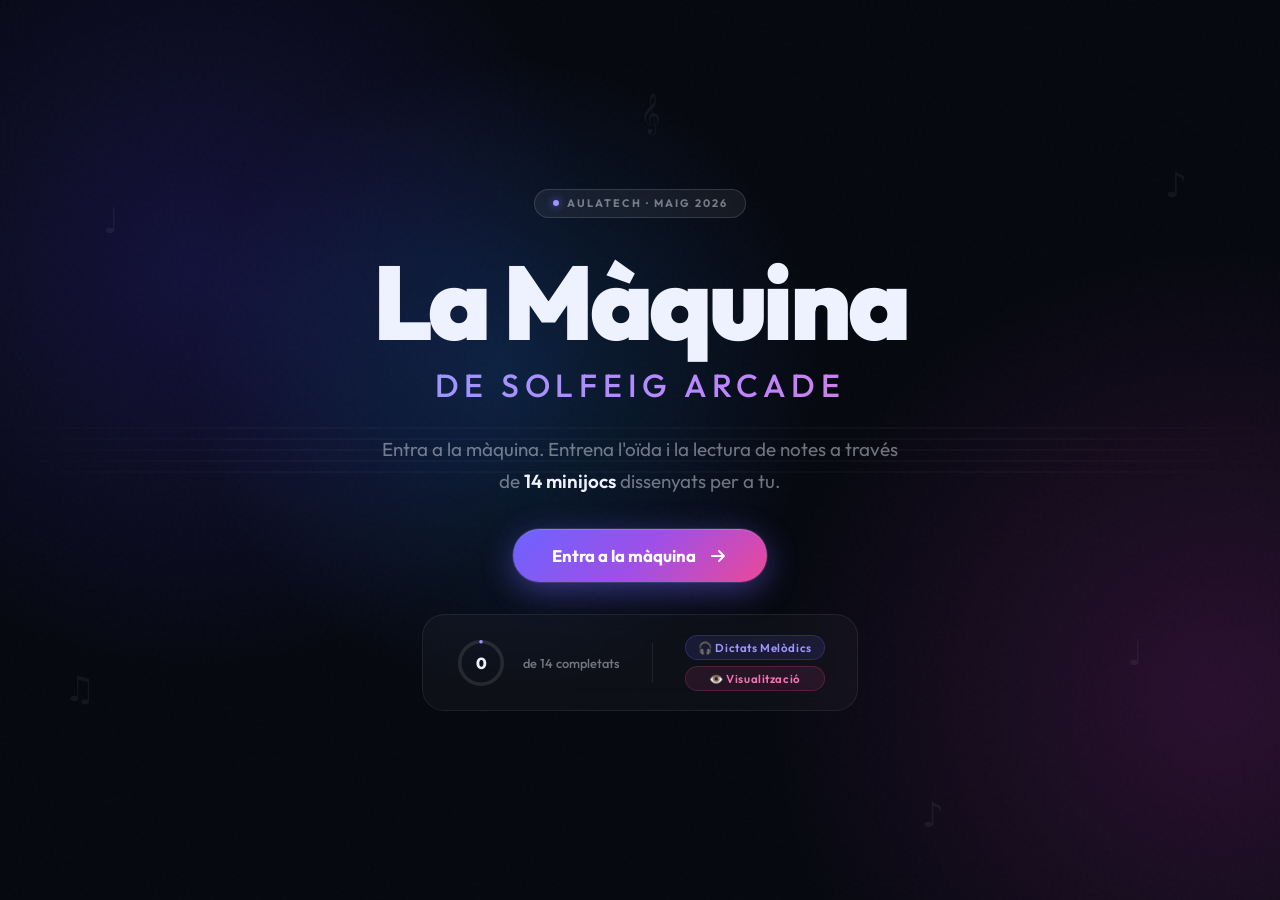
==== commit 0d1c07ff: "2" ====
--- a/index.html
+++ b/index.html
@@ -12,7 +12,7 @@
 
 <body>
 
-  <!-- ===== FONS
+  <!-- ===== FONS ===== -->
 <canvas id="bg-canvas"></canvas>
 <div class="noise"></div>
 
@@ -204,32 +204,32 @@
     const DICTATS = [
       {
         id: "afinador", icon: "✨", name: "Afinador de Constel·lacions", desc: "Afina intervals per oïda · 20 nivells",
-        href: "1.Dictados melódicos/Afinador-de-Constel.lacions/index.html",
+        href: "Dictats/Afinador-de-Constel.lacions/index.html",
         done: () => ls("hub:done:afinador") === "1"
       },
       {
         id: "cartografia", icon: "🗺️", name: "Cartografia Sonora", desc: "Mapeja els sons a l'espai · 15 nivells",
-        href: "1.Dictados melódicos/Cartografia-Sonora/index.html",
+        href: "Dictats/Cartografia-Sonora/index.html",
         done: () => ls("hub:done:cartografia") === "1"
       },
       {
         id: "geometria", icon: "📐", name: "Geometria Cartesiana", desc: "Traça figures amb intervals · 15 nivells",
-        href: "1.Dictados melódicos/Geometria-Cartesiana/index.html",
+        href: "Dictats/Geometria-Cartesiana/index.html",
         done: () => ls("hub:done:geometria") === "1"
       },
       {
         id: "jeroglifics", icon: "👁️‍🗨️", name: "Jeroglífics d'Oïda", desc: "Desxifra seqüències sonores · 15 nivells",
-        href: "1.Dictados melódicos/Jeroglifics-Oida/index.html",
+        href: "Dictats/Jeroglifics-Oida/index.html",
         done: () => ls("hub:done:jeroglifics") === "1"
       },
       {
         id: "llenc", icon: "🎨", name: "Llenç Harmònic", desc: "Pinta amb acords i melodies · 15 nivells",
-        href: "1.Dictados melódicos/Llenc-Harmonic/index.html",
+        href: "Dictats/Llenc-Harmonic/index.html",
         done: () => ls("hub:done:llenc") === "1"
       },
       {
         id: "simon", icon: "🎵", name: "Simon Simfònic", desc: "Memòria melòdica per fases · 15 nivells",
-        href: "1.Dictados melódicos/Simon Simfònic/index.html",
+        href: "Dictats/Simon Simfònic/index.html",
         done: () => parseInt(ls("simon-sinfonic:highestUnlocked") || "0") >= 16
       }
     ];
@@ -237,42 +237,42 @@
     const NOTAS = [
       {
         id: "enrutador", icon: "🔌", name: "Enrutador de Plaques", desc: "DO·RE·MI → FA·SOL·LA·SI · 16 nivells",
-        href: "1.Visualizacion de Notas/EnrutadorDePlaques/index.html",
+        href: "Visualitzador de notes/EnrutadorDePlaques/index.html",
         done: () => scoresAll("enrutador-plaques:progress", 16)
       },
       {
         id: "esprint", icon: "🏃", name: "Esprint Musical", desc: "DO·MI·SOL → FA·LA·DO+ · 16 nivells",
-        href: "1.Visualizacion de Notas/EsprintMusical/index.html",
+        href: "Visualitzador de notes/EsprintMusical/index.html",
         done: () => scoresAll("esprint-musical:progress", 16)
       },
       {
         id: "impremta", icon: "🖨️", name: "La Impremta Clàssica", desc: "FA·LA·DO5 → DO·MI·SOL · 16 nivells",
-        href: "1.Visualizacion de Notas/LaImpremta/index.html",
+        href: "Visualitzador de notes/LaImpremta/index.html",
         done: () => scoresAll("la-impremta:progress", 16)
       },
       {
         id: "maki", icon: "🍣", name: "MakiNotes", desc: "Lectura de notes a la cinta · 16 nivells",
-        href: "1.Visualizacion de Notas/MakiNotes/index.html",
+        href: "Visualitzador de notes/MakiNotes/index.html",
         done: () => scoresAll("maki-notes:progress", 16)
       },
       {
         id: "microscopi", icon: "🔬", name: "Microscopi Sònic", desc: "Anàlisi de notes al detall · 16 nivells",
-        href: "1.Visualizacion de Notas/MicroscopiSonic/index.html",
+        href: "Visualitzador de notes/MicroscopiSonic/index.html",
         done: () => scoresAll("microscopi-sonic:progress", 16)
       },
       {
         id: "invaders", icon: "👾", name: "Space Invaders Musical", desc: "Dispara la nota correcta · 20 nivells",
-        href: "1.Visualizacion de Notas/Space Invaders Musical/index.html",
+        href: "Visualitzador de notes/Space Invaders Musical/index.html",
         done: () => jsonKey("invasio.v2.progress", d => (d.unlocked || 1) >= 21)
       },
       {
         id: "astro", icon: "🚀", name: "Astro-Express", desc: "Notes a velocitat còsmica · 20 nivells",
-        href: "1.Visualizacion de Notas/Astro-Express/index.html",
+        href: "Visualitzador de notes/Astro-Express/index.html",
         done: () => jsonKey("astro-express-v3", d => Object.keys(d.completed || {}).length >= 20)
       },
       {
         id: "orbita", icon: "🪐", name: "Òrbita 360", desc: "Navega l'escala en òrbita · 20 nivells",
-        href: "1.Visualizacion de Notas/Orbita 360/index.html",
+        href: "Visualitzador de notes/Orbita 360/index.html",
         done: () => jsonKey("orbita360_v2", d => Object.keys(d.stars || {}).filter(k => d.stars[k] > 0).length >= 20)
       }
     ];
